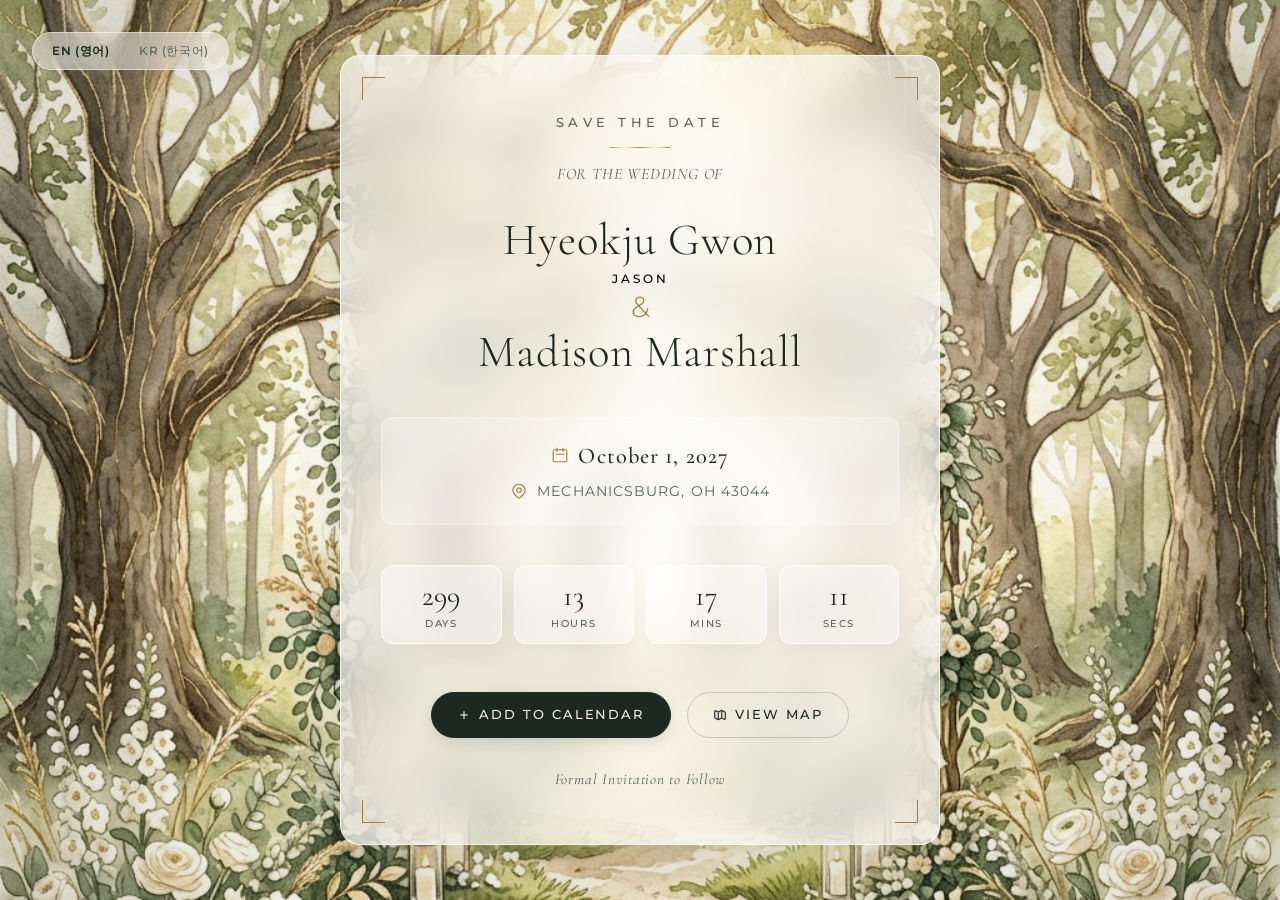
==== index.html @ b9a28731 "Add files via upload" ====
<!DOCTYPE html>
<html lang="en">

<head>
    <meta charset="UTF-8">
    <meta name="viewport" content="width=device-width, initial-scale=1.0">
    <title>Save the Date - Hyeokju Gwon & Madison Marshall</title>

    <!-- SEO Meta Tags -->
    <meta name="description"
        content="Save the Date for the wedding of Hyeokju Gwon (Jason) & Madison Marshall on October 1, 2027 in Mechanicsburg, Ohio.">
    <meta name="keywords"
        content="Hyeokju Gwon, Madison Marshall, Wedding, Save the Date, Mechanicsburg OH, Jason Gwon">
    <meta name="author" content="Jason Gwon">

    <!-- Open Graph / Facebook -->
    <meta property="og:type" content="website">
    <meta property="og:title" content="Save the Date: Hyeokju & Madison">
    <meta property="og:description" content="We are getting married! Join us on October 1, 2027 in Mechanicsburg, OH.">
    <meta property="og:image" content="assets/wedding_background.png">

    <!-- Google Fonts -->
    <link rel="preconnect" href="https://fonts.googleapis.com">
    <link rel="preconnect" href="https://fonts.gstatic.com" crossorigin>
    <link
        href="https://fonts.googleapis.com/css2?family=Cormorant+Garamond:ital,wght@0,300;0,400;0,500;0,600;0,700;1,400&family=Great+Vibes&family=Montserrat:wght@200;300;400;500;600&display=swap"
        rel="stylesheet">

    <!-- Custom CSS -->
    <link rel="stylesheet" href="style.css">
</head>

<body>
    <!-- Background overlay for smooth transitions -->
    <div class="bg-vignette"></div>

    <!-- Floating Top-Left Language Selector -->
    <nav class="language-nav" aria-label="Language selection">
        <button class="lang-btn active" id="lang-en" data-lang="en">EN (영어)</button>
        <span class="lang-divider">/</span>
        <button class="lang-btn" id="lang-ko" data-lang="ko">KR (한국어)</button>
    </nav>

    <main class="main-container">
        <!-- Premium Glassmorphic Save the Date Card -->
        <article class="save-the-date-card" id="save-the-date-card">

            <!-- Corner Decorative Elements -->
            <div class="corner-gold top-left"></div>
            <div class="corner-gold top-right"></div>
            <div class="corner-gold bottom-left"></div>
            <div class="corner-gold bottom-right"></div>

            <!-- Card Content Wrapper for Smooth Fade Animations -->
            <div class="card-content-fade" id="card-content-fade">
                <!-- Top Header -->
                <header class="card-header">
                    <span class="save-the-date-tag" data-i18n="saveTheDate">SAVE THE DATE</span>
                    <div class="gold-divider"></div>
                    <p class="announcement" data-i18n="announcement">FOR THE WEDDING OF</p>
                </header>

                <!-- Couples' Names -->
                <section class="names-section">
                    <div class="name-container groom-container">
                        <h1 class="couple-name" id="groom-name" data-i18n="groom">Hyeokju Gwon</h1>
                        <span class="sub-name" data-i18n="jasonSub">Jason</span>
                    </div>

                    <div class="ampersand-container">
                        <span class="ampersand">&amp;</span>
                    </div>

                    <div class="name-container bride-container">
                        <h2 class="couple-name" data-i18n="bride">Madison Marshall</h2>
                    </div>
                </section>

                <!-- Event Details -->
                <section class="details-section">
                    <div class="detail-item date-item">
                        <!-- Calendar Icon SVG -->
                        <svg class="detail-icon" xmlns="http://www.w3.org/2000/svg" fill="none" viewBox="0 0 24 24"
                            stroke="currentColor">
                            <path stroke-linecap="round" stroke-linejoin="round" stroke-width="1.5"
                                d="M8 7V3m8 4V3m-9 8h10M5 21h14a2 2 0 002-2V7a2 2 0 00-2-2H5a2 2 0 00-2 2v12a2 2 0 002 2z" />
                        </svg>
                        <time class="event-date" id="event-date" datetime="2027-10-01" data-i18n="date">October 1,
                            2027</time>
                    </div>

                    <div class="detail-item location-item">
                        <!-- Map Pin Icon SVG -->
                        <svg class="detail-icon" xmlns="http://www.w3.org/2000/svg" fill="none" viewBox="0 0 24 24"
                            stroke="currentColor">
                            <path stroke-linecap="round" stroke-linejoin="round" stroke-width="1.5"
                                d="M17.657 16.657L13.414 20.9a1.998 1.998 0 01-2.827 0l-4.244-4.243a8 8 0 1111.314 0z" />
                            <path stroke-linecap="round" stroke-linejoin="round" stroke-width="1.5"
                                d="M15 11a3 3 0 11-6 0 3 3 0 016 0z" />
                        </svg>
                        <address class="event-location" data-i18n="location">Mechanicsburg, OH 43044</address>
                    </div>
                </section>

                <!-- Countdown Timer -->
                <section class="countdown-section" aria-label="Countdown to wedding">
                    <div class="countdown-container">
                        <div class="countdown-box" id="days-box">
                            <span class="countdown-value" id="days">00</span>
                            <span class="countdown-label" data-i18n="daysLabel">Days</span>
                        </div>
                        <div class="countdown-box" id="hours-box">
                            <span class="countdown-value" id="hours">00</span>
                            <span class="countdown-label" data-i18n="hoursLabel">Hours</span>
                        </div>
                        <div class="countdown-box" id="minutes-box">
                            <span class="countdown-value" id="minutes">00</span>
                            <span class="countdown-label" data-i18n="minsLabel">Mins</span>
                        </div>
                        <div class="countdown-box" id="seconds-box">
                            <span class="countdown-value" id="seconds">00</span>
                            <span class="countdown-label" data-i18n="secsLabel">Secs</span>
                        </div>
                    </div>
                </section>

                <!-- Action Buttons -->
                <footer class="card-actions">
                    <div class="dropdown-container">
                        <button class="btn btn-primary" id="btn-calendar" aria-expanded="false" aria-haspopup="true">
                            <svg class="btn-icon" xmlns="http://www.w3.org/2000/svg" fill="none" viewBox="0 0 24 24"
                                stroke="currentColor">
                                <path stroke-linecap="round" stroke-linejoin="round" stroke-width="2"
                                    d="M12 6v6m0 0v6m0-6h6m-6 0H6" />
                            </svg>
                            <span id="btn-calendar-text" data-i18n="addCalendar">Add to Calendar</span>
                        </button>
                        <div class="dropdown-menu" id="calendar-dropdown">
                            <a href="#" id="add-google" class="dropdown-item" data-i18n="googleCal">Google Calendar</a>
                            <a href="#" id="add-apple" class="dropdown-item" data-i18n="appleCal">Apple Calendar
                                (.ics)</a>
                            <a href="#" id="add-outlook" class="dropdown-item" data-i18n="outlookCal">Outlook
                                Calendar</a>
                        </div>
                    </div>

                    <a href="https://maps.google.com/?q=Mechanicsburg,+OH+43044" target="_blank" rel="noopener"
                        class="btn btn-secondary" id="btn-location">
                        <svg class="btn-icon" xmlns="http://www.w3.org/2000/svg" fill="none" viewBox="0 0 24 24"
                            stroke="currentColor">
                            <path stroke-linecap="round" stroke-linejoin="round" stroke-width="2"
                                d="M9 20l-5.447-2.724A1 1 0 013 16.382V5.618a1 1 0 011.447-.894L9 7m0 13l6-3m-6 3V7m6 10l4.553 2.276A1 1 0 0021 18.382V7.618a1 1 0 00-.553-.894L15 4m0 13V4m0 0L9 7" />
                        </svg>
                        <span data-i18n="viewMap">View Map</span>
                    </a>
                </footer>

                <!-- Invitation Footer -->
                <div class="card-footer">
                    <p class="formal-invite" data-i18n="formalInvite">Formal Invitation to Follow</p>
                </div>
            </div>

        </article>
    </main>

    <!-- Custom JS -->
    <script src="script.js"></script>
</body>

</html>
---- style.css ----
/* 
   Save the Date - Premium CSS Stylesheet
   Designed for Hyeokju Gwon & Madison Marshall's wedding
*/

/* -----------------------------------------
   1. Design Tokens & Variables
   ----------------------------------------- */
:root {
    /* Color System */
    --color-champagne: hsl(38, 30%, 93%);
    --color-champagne-light: hsl(100, 12%, 97%);
    --color-cream: hsl(100, 10%, 99%);
    --color-gold-metallic: linear-gradient(135deg, #BF953F 0%, #FCF6BA 25%, #B38728 50%, #FBF5B7 75%, #AA771C 100%);
    --color-gold-solid: #a37c3f;
    --color-gold-light: rgba(163, 124, 63, 0.12);
    
    --color-text-dark: #1c2821; /* Deep forest charcoal */
    --color-text-muted: #556259; /* Soft sage charcoal */
    
    --glass-bg: rgba(255, 255, 255, 0.65); /* Increased opacity for excellent readability */
    --glass-border: rgba(255, 255, 255, 0.75);
    --glass-shadow: 0 24px 64px rgba(28, 40, 33, 0.15);
    --glass-blur: blur(24px);

    /* Fonts */
    --font-serif: 'Cormorant Garamond', serif;
    --font-sans: 'Montserrat', sans-serif;
    --font-script: 'Great Vibes', cursive;
}

/* -----------------------------------------
   2. Reset & Global Styles
   ----------------------------------------- */
* {
    margin: 0;
    padding: 0;
    box-sizing: border-box;
}

html {
    font-size: 16px;
    scroll-behavior: smooth;
    -webkit-font-smoothing: antialiased;
    -moz-osx-font-smoothing: grayscale;
}

body {
    font-family: var(--font-sans);
    color: var(--color-text-dark);
    background-color: var(--color-champagne-light);
    background-image: url('assets/wedding_background.png');
    background-size: cover;
    background-position: center center;
    background-repeat: no-repeat;
    background-attachment: fixed;
    min-height: 100vh;
    display: flex;
    justify-content: center;
    align-items: center;
    overflow-x: hidden;
    position: relative;
    padding: 2rem 1.5rem;
}

/* Vignette overlay for rich visual contrast */
.bg-vignette {
    position: absolute;
    top: 0;
    left: 0;
    width: 100%;
    height: 100%;
    background: radial-gradient(circle, rgba(255, 255, 255, 0) 40%, rgba(43, 37, 32, 0.15) 100%);
    pointer-events: none;
    z-index: 1;
}

/* -----------------------------------------
   3. Main Container & Elegant Card
   ----------------------------------------- */
.main-container {
    width: 100%;
    max-width: 600px;
    z-index: 2;
    display: flex;
    justify-content: center;
    align-items: center;
}

.save-the-date-card {
    background: var(--glass-bg);
    backdrop-filter: var(--glass-blur);
    -webkit-backdrop-filter: var(--glass-blur);
    border: 1px solid var(--glass-border);
    border-radius: 20px;
    box-shadow: var(--glass-shadow);
    padding: 3.5rem 2.5rem;
    width: 100%;
    text-align: center;
    position: relative;
    overflow: hidden;
    
    /* Animation on load */
    animation: cardFadeIn 1.4s cubic-bezier(0.16, 1, 0.3, 1) forwards;
    opacity: 0;
    transform: translateY(30px);
}

@keyframes cardFadeIn {
    to {
        opacity: 1;
        transform: translateY(0);
    }
}

/* -----------------------------------------
   4. Golden Corner Accents
   ----------------------------------------- */
.corner-gold {
    position: absolute;
    width: 25px;
    height: 25px;
    border: 1px solid transparent;
    pointer-events: none;
}

.corner-gold::before,
.corner-gold::after {
    content: '';
    position: absolute;
    background: var(--color-gold-solid);
}

/* Size and offsets for corner styling */
.top-left {
    top: 20px;
    left: 20px;
}
.top-left::before { top: 0; left: 0; width: 100%; height: 1px; }
.top-left::after { top: 0; left: 0; width: 1px; height: 100%; }

.top-right {
    top: 20px;
    right: 20px;
}
.top-right::before { top: 0; right: 0; width: 100%; height: 1px; }
.top-right::after { top: 0; right: 0; width: 1px; height: 100%; }

.bottom-left {
    bottom: 20px;
    left: 20px;
}
.bottom-left::before { bottom: 0; left: 0; width: 100%; height: 1px; }
.bottom-left::after { bottom: 0; left: 0; width: 1px; height: 100%; }

.bottom-right {
    bottom: 20px;
    right: 20px;
}
.bottom-right::before { bottom: 0; right: 0; width: 100%; height: 1px; }
.bottom-right::after { bottom: 0; right: 0; width: 1px; height: 100%; }

/* -----------------------------------------
   5. Card Header Section
   ----------------------------------------- */
.card-header {
    margin-bottom: 2rem;
}

.save-the-date-tag {
    font-family: var(--font-sans);
    font-size: 0.8rem;
    font-weight: 500;
    letter-spacing: 0.35em;
    color: var(--color-text-muted);
    text-transform: uppercase;
    display: inline-block;
    animation: fadeInDown 1s ease-out 0.2s both;
}

.gold-divider {
    height: 1px;
    width: 60px;
    background: var(--color-gold-metallic);
    margin: 1rem auto;
    animation: scaleWidth 1s ease-out 0.4s both;
}

.announcement {
    font-family: var(--font-serif);
    font-size: 1rem;
    font-style: italic;
    font-weight: 400;
    letter-spacing: 0.05em;
    color: var(--color-text-muted);
    animation: fadeInDown 1s ease-out 0.5s both;
}

@keyframes fadeInDown {
    from {
        opacity: 0;
        transform: translateY(-10px);
    }
    to {
        opacity: 1;
        transform: translateY(0);
    }
}

@keyframes scaleWidth {
    from { width: 0; }
    to { width: 60px; }
}

/* -----------------------------------------
   6. Elegant Names Section
   ----------------------------------------- */
.names-section {
    margin-bottom: 2.5rem;
}

.name-container {
    display: flex;
    flex-direction: column;
    align-items: center;
}

.couple-name {
    font-family: var(--font-serif);
    font-size: 2.8rem;
    font-weight: 300;
    letter-spacing: 0.02em;
    color: var(--color-text-dark);
    line-height: 1.1;
    transition: transform 0.4s ease;
}

/* Specific Sub-name (Jason Gwon underneath Hyeokju) */
.sub-name {
    font-family: var(--font-sans);
    font-size: 0.75rem;
    font-weight: 500;
    text-transform: uppercase;
    letter-spacing: 0.25em;
    color: #000000; /* Pure black text */
    margin-top: 0.35rem;
    position: relative;
    opacity: 0.95;
    animation: fadeIn 1.2s ease-out 0.8s both;
}

.ampersand-container {
    margin: 0.4rem 0;
    display: flex;
    justify-content: center;
    align-items: center;
}

.ampersand {
    font-family: var(--font-sans);
    font-size: 1.8rem;
    font-weight: 300;
    font-style: normal; /* Completely traditional upright ampersand */
    color: var(--color-gold-solid);
    line-height: 1;
    display: inline-block;
    animation: popAmpersand 1.2s cubic-bezier(0.175, 0.885, 0.32, 1.275) 0.6s both;
}

@keyframes popAmpersand {
    from {
        opacity: 0;
        transform: scale(0.7);
    }
    to {
        opacity: 1;
        transform: scale(1);
    }
}

@keyframes fadeIn {
    from { opacity: 0; }
    to { opacity: 1; }
}

/* -----------------------------------------
   7. Details Section (Date & Location)
   ----------------------------------------- */
.details-section {
    background: rgba(255, 255, 255, 0.25);
    border: 1px solid rgba(255, 255, 255, 0.35);
    border-radius: 12px;
    padding: 1.5rem;
    margin-bottom: 2.5rem;
    display: flex;
    flex-direction: column;
    gap: 0.8rem;
    animation: fadeInUp 1s ease-out 0.8s both;
}

.detail-item {
    display: flex;
    align-items: center;
    justify-content: center;
    gap: 0.6rem;
    color: var(--color-text-dark);
}

.detail-icon {
    width: 18px;
    height: 18px;
    color: var(--color-gold-solid);
}

.event-date {
    font-family: var(--font-serif);
    font-size: 1.4rem;
    font-weight: 500;
    letter-spacing: 0.05em;
}

.event-location {
    font-family: var(--font-sans);
    font-size: 0.85rem;
    font-weight: 400;
    letter-spacing: 0.08em;
    font-style: normal;
    text-transform: uppercase;
    color: var(--color-text-muted);
}

@keyframes fadeInUp {
    from {
        opacity: 0;
        transform: translateY(15px);
    }
    to {
        opacity: 1;
        transform: translateY(0);
    }
}

/* -----------------------------------------
   8. Countdown Timer Section
   ----------------------------------------- */
.countdown-section {
    margin-bottom: 3rem;
    animation: fadeInUp 1s ease-out 1s both;
}

.countdown-container {
    display: grid;
    grid-template-columns: repeat(4, 1fr);
    gap: 0.75rem;
}

.countdown-box {
    background: rgba(255, 255, 255, 0.4);
    border: 1px solid var(--glass-border);
    border-radius: 12px;
    padding: 0.8rem 0.5rem;
    display: flex;
    flex-direction: column;
    align-items: center;
    box-shadow: 0 4px 15px rgba(43, 37, 32, 0.04);
    transition: all 0.3s cubic-bezier(0.25, 0.46, 0.45, 0.94);
}

.countdown-box:hover {
    transform: translateY(-4px);
    background: rgba(255, 255, 255, 0.65);
    border-color: rgba(184, 145, 70, 0.3);
    box-shadow: 0 10px 25px rgba(184, 145, 70, 0.1);
}

.countdown-value {
    font-family: var(--font-serif);
    font-size: 1.8rem;
    font-weight: 400;
    color: var(--color-text-dark);
    line-height: 1.2;
}

.countdown-label {
    font-family: var(--font-sans);
    font-size: 0.65rem;
    text-transform: uppercase;
    letter-spacing: 0.15em;
    color: var(--color-text-muted);
    margin-top: 0.25rem;
    font-weight: 500;
}

/* -----------------------------------------
   9. Button & Action Elements
   ----------------------------------------- */
.card-actions {
    display: flex;
    gap: 1rem;
    justify-content: center;
    align-items: center;
    margin-bottom: 2rem;
    animation: fadeInUp 1s ease-out 1.2s both;
}

.btn {
    font-family: var(--font-sans);
    font-size: 0.8rem;
    font-weight: 500;
    letter-spacing: 0.15em;
    text-transform: uppercase;
    text-decoration: none;
    padding: 0.9rem 1.6rem;
    border-radius: 30px;
    display: inline-flex;
    align-items: center;
    justify-content: center;
    gap: 0.5rem;
    cursor: pointer;
    transition: all 0.3s cubic-bezier(0.25, 0.8, 0.25, 1);
    outline: none;
}

.btn-icon {
    width: 14px;
    height: 14px;
}

/* Primary Button Styling (Add to Calendar) */
.btn-primary {
    background: var(--color-text-dark);
    color: var(--color-champagne);
    border: 1px solid var(--color-text-dark);
    box-shadow: 0 4px 15px rgba(43, 37, 32, 0.15);
}

.btn-primary:hover,
.btn-primary:focus {
    background: transparent;
    color: var(--color-text-dark);
    border-color: var(--color-text-dark);
    transform: translateY(-2px);
    box-shadow: 0 8px 20px rgba(43, 37, 32, 0.2);
}

/* Secondary Button Styling (View Map) */
.btn-secondary {
    background: transparent;
    color: var(--color-text-dark);
    border: 1px solid rgba(43, 37, 32, 0.2);
}

.btn-secondary:hover,
.btn-secondary:focus {
    background: rgba(255, 255, 255, 0.3);
    border-color: var(--color-text-dark);
    transform: translateY(-2px);
    box-shadow: 0 8px 20px rgba(43, 37, 32, 0.05);
}

/* -----------------------------------------
   10. Interactive Dropdown Menu
   ----------------------------------------- */
.dropdown-container {
    position: relative;
    display: inline-block;
}

.dropdown-menu {
    position: absolute;
    bottom: calc(100% + 10px);
    left: 50%;
    transform: translateX(-50%) translateY(10px);
    background: rgba(255, 255, 255, 0.95);
    backdrop-filter: var(--glass-blur);
    border: 1px solid var(--glass-border);
    box-shadow: 0 10px 30px rgba(43, 37, 32, 0.12);
    border-radius: 12px;
    padding: 0.5rem 0;
    min-width: 180px;
    z-index: 10;
    opacity: 0;
    visibility: hidden;
    transition: all 0.25s cubic-bezier(0.25, 0.8, 0.25, 1);
}

.dropdown-menu.show {
    opacity: 1;
    visibility: visible;
    transform: translateX(-50%) translateY(0);
}

.dropdown-item {
    display: block;
    padding: 0.6rem 1.2rem;
    font-family: var(--font-sans);
    font-size: 0.75rem;
    font-weight: 500;
    letter-spacing: 0.08em;
    color: var(--color-text-dark);
    text-decoration: none;
    text-transform: uppercase;
    text-align: center;
    transition: background 0.2s ease, color 0.2s ease;
}

.dropdown-item:hover {
    background: var(--color-gold-light);
    color: var(--color-gold-solid);
}

.dropdown-item:not(:last-child) {
    border-bottom: 1px solid rgba(43, 37, 32, 0.05);
}

/* -----------------------------------------
   11. Invitation Card Footer
   ----------------------------------------- */
.card-footer {
    margin-top: 1.5rem;
    animation: fadeInUp 1s ease-out 1.4s both;
}

.formal-invite {
    font-family: var(--font-serif);
    font-style: italic;
    font-size: 0.95rem;
    color: var(--color-text-muted);
    letter-spacing: 0.05em;
}

/* -----------------------------------------
   11.5. Language Navigation & Fade Animation
   ----------------------------------------- */
.language-nav {
    position: fixed;
    top: 2rem;
    left: 2rem;
    z-index: 100;
    display: flex;
    align-items: center;
    gap: 0.4rem;
    background: rgba(255, 255, 255, 0.45);
    backdrop-filter: blur(12px);
    -webkit-backdrop-filter: blur(12px);
    border: 1px solid rgba(255, 255, 255, 0.5);
    padding: 0.4rem 0.8rem;
    border-radius: 20px;
    box-shadow: 0 4px 15px rgba(28, 40, 33, 0.05);
    animation: fadeInDown 1s cubic-bezier(0.16, 1, 0.3, 1) both;
}

.lang-btn {
    background: transparent;
    border: none;
    font-family: var(--font-sans);
    font-size: 0.75rem;
    font-weight: 500;
    letter-spacing: 0.05em;
    color: var(--color-text-muted);
    cursor: pointer;
    padding: 0.2rem 0.4rem;
    transition: all 0.3s ease;
    outline: none;
}

.lang-btn:hover {
    color: var(--color-gold-solid);
}

.lang-btn.active {
    color: var(--color-text-dark);
    font-weight: 600;
}

.lang-divider {
    font-family: var(--font-sans);
    font-size: 0.7rem;
    color: rgba(28, 40, 33, 0.2);
}

/* Card Content Translation Cross-Fade */
.card-content-fade {
    transition: opacity 0.25s cubic-bezier(0.25, 0.46, 0.45, 0.94);
    opacity: 1;
}

.card-content-fade.fade-out {
    opacity: 0;
}

/* -----------------------------------------
   12. Responsive Media Queries
   ----------------------------------------- */
@media (max-width: 480px) {
    body {
        padding: 4.5rem 0.8rem 1.5rem 0.8rem; /* Increased top padding to clear language nav */
        background-attachment: scroll; /* Critical fix for iOS Safari fixed-background zoom/crop bug */
        background-position: center center;
    }

    .language-nav {
        top: 1rem;
        left: 1rem;
        padding: 0.3rem 0.6rem;
    }
    
    .save-the-date-card {
        padding: 2.5rem 1.2rem;
        background: rgba(255, 255, 255, 0.45); /* High glass translucency so background trees show through */
        backdrop-filter: blur(16px);
        -webkit-backdrop-filter: blur(16px);
        border: 1px solid rgba(255, 255, 255, 0.5);
    }

    .details-section {
        background: rgba(255, 255, 255, 0.15);
        border: 1px solid rgba(255, 255, 255, 0.2);
    }

    .countdown-box {
        background: rgba(255, 255, 255, 0.3);
        border: 1px solid rgba(255, 255, 255, 0.4);
    }

    .couple-name {
        font-size: 2.1rem;
    }

    .ampersand {
        font-size: 2.8rem;
    }

    .event-date {
        font-size: 1.2rem;
    }

    .countdown-value {
        font-size: 1.4rem;
    }

    .countdown-label {
        font-size: 0.55rem;
        letter-spacing: 0.1em;
    }

    .card-actions {
        flex-direction: column;
        width: 100%;
        gap: 0.75rem;
    }

    .dropdown-container, 
    .btn {
        width: 100%;
    }

    .dropdown-menu {
        bottom: 100%;
        width: 100%;
    }
}
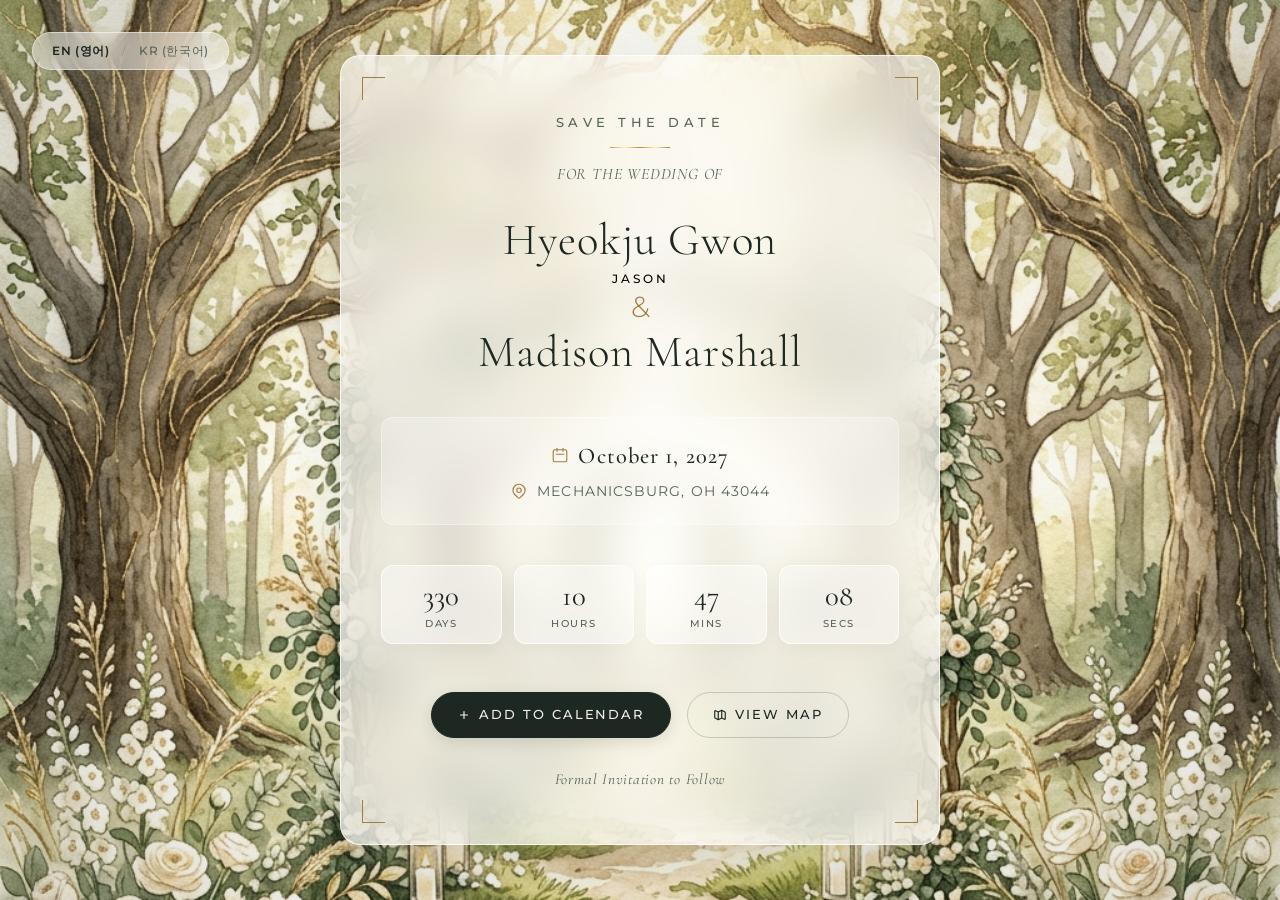
==== commit 2102fd73: "Update index.html" ====
--- a/index.html
+++ b/index.html
@@ -144,7 +144,7 @@
                         </div>
                     </div>
 
-                    <a href="https://maps.google.com/?q=Mechanicsburg,+OH+43044" target="_blank" rel="noopener"
+                    <a href="https://maps.google.com/?q=4690+Mechanicsburg-Sanford+Rd,+Mechanicsburg,+OH+43044"
                         class="btn btn-secondary" id="btn-location">
                         <svg class="btn-icon" xmlns="http://www.w3.org/2000/svg" fill="none" viewBox="0 0 24 24"
                             stroke="currentColor">
@@ -168,4 +168,4 @@
     <script src="script.js"></script>
 </body>
 
-</html>+</html>
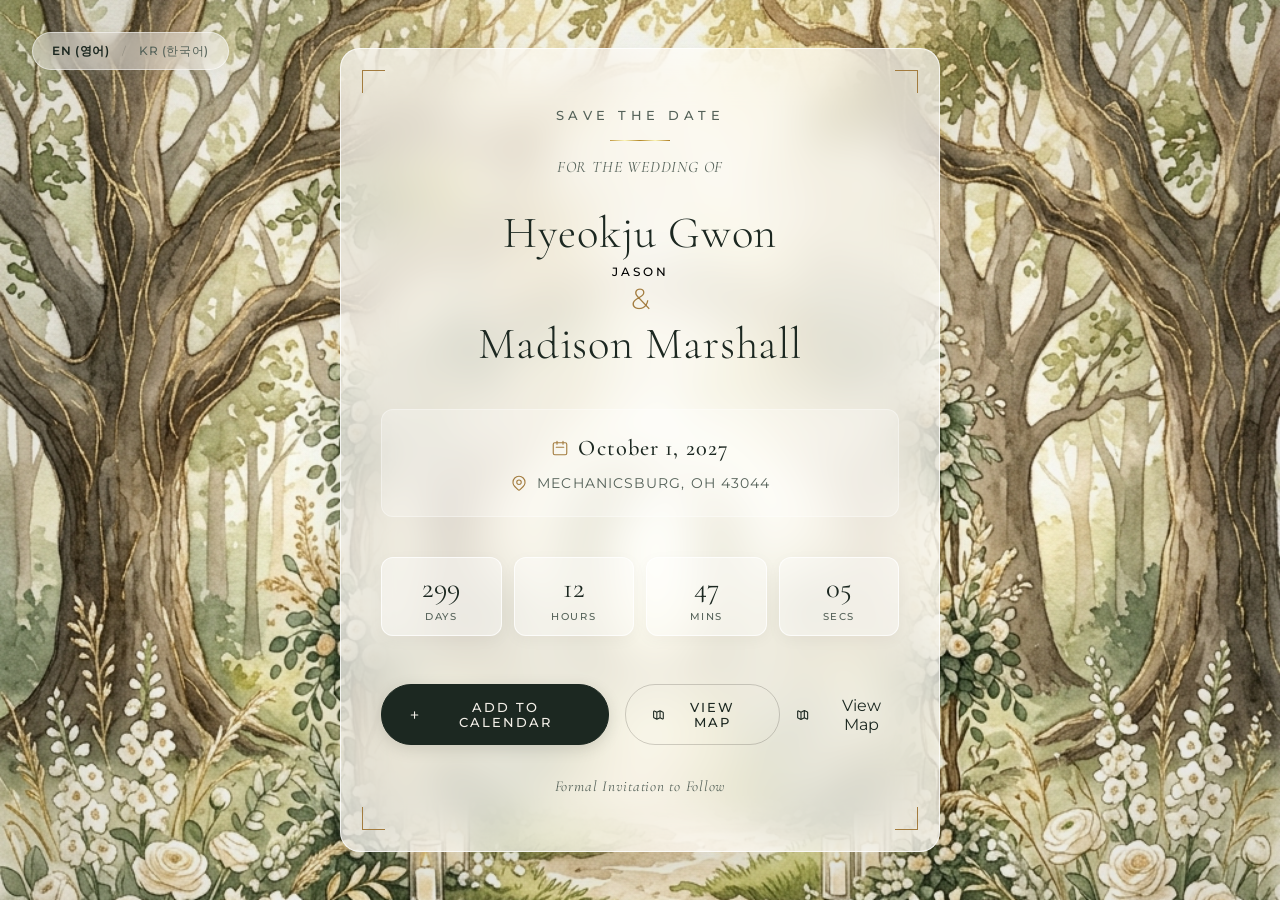
==== commit 6e61f910: "Update index.html Added Apple Maps" ====
--- a/index.html
+++ b/index.html
@@ -144,8 +144,33 @@
                         </div>
                     </div>
 
-                    <a href="https://maps.google.com/?q=4690+Mechanicsburg-Sanford+Rd,+Mechanicsburg,+OH+43044"
-                        class="btn btn-secondary" id="btn-location">
+                    <div class="dropdown-container">
+                        <button class="btn btn-secondary" id="btn-maps" aria-expanded="false" aria-haspopup="true">
+                            <svg class="btn-icon" xmlns="http://www.w3.org/2000/svg" fill="none" viewBox="0 0 24 24"
+                                stroke="currentColor">
+                                <path stroke-linecap="round" stroke-linejoin="round" stroke-width="2"
+                                    d="M9 20l-5.447-2.724A1 1 0 013 16.382V5.618a1 1 0 011.447-.894L9 7m0 13l6-3m-6 3V7m6 10l4.553 2.276A1 1 0 0021 18.382V7.618a1 1 0 00-.553-.894L15 4m0 13V4m0 0L9 7" />
+                            </svg>
+                    
+                            <span data-i18n="viewMap">View Map</span>
+                        </button>
+                    
+                        <div class="dropdown-menu" id="maps-dropdown">
+                            <a href="https://maps.google.com/?q=Gathering+at+the+Farm,+4690+Mechanicsburg-Sanford+Rd,+Mechanicsburg,+OH+43044"
+                                target="_blank"
+                                rel="noopener"
+                                class="dropdown-item">
+                                Google Maps
+                            </a>
+                    
+                            <a href="https://maps.apple.com/?q=Gathering+at+the+Farm&address=4690+Mechanicsburg-Sanford+Rd,+Mechanicsburg,+OH+43044"
+                                target="_blank"
+                                rel="noopener"
+                                class="dropdown-item">
+                                Apple Maps
+                            </a>
+                        </div>
+                    </div>
                         <svg class="btn-icon" xmlns="http://www.w3.org/2000/svg" fill="none" viewBox="0 0 24 24"
                             stroke="currentColor">
                             <path stroke-linecap="round" stroke-linejoin="round" stroke-width="2"
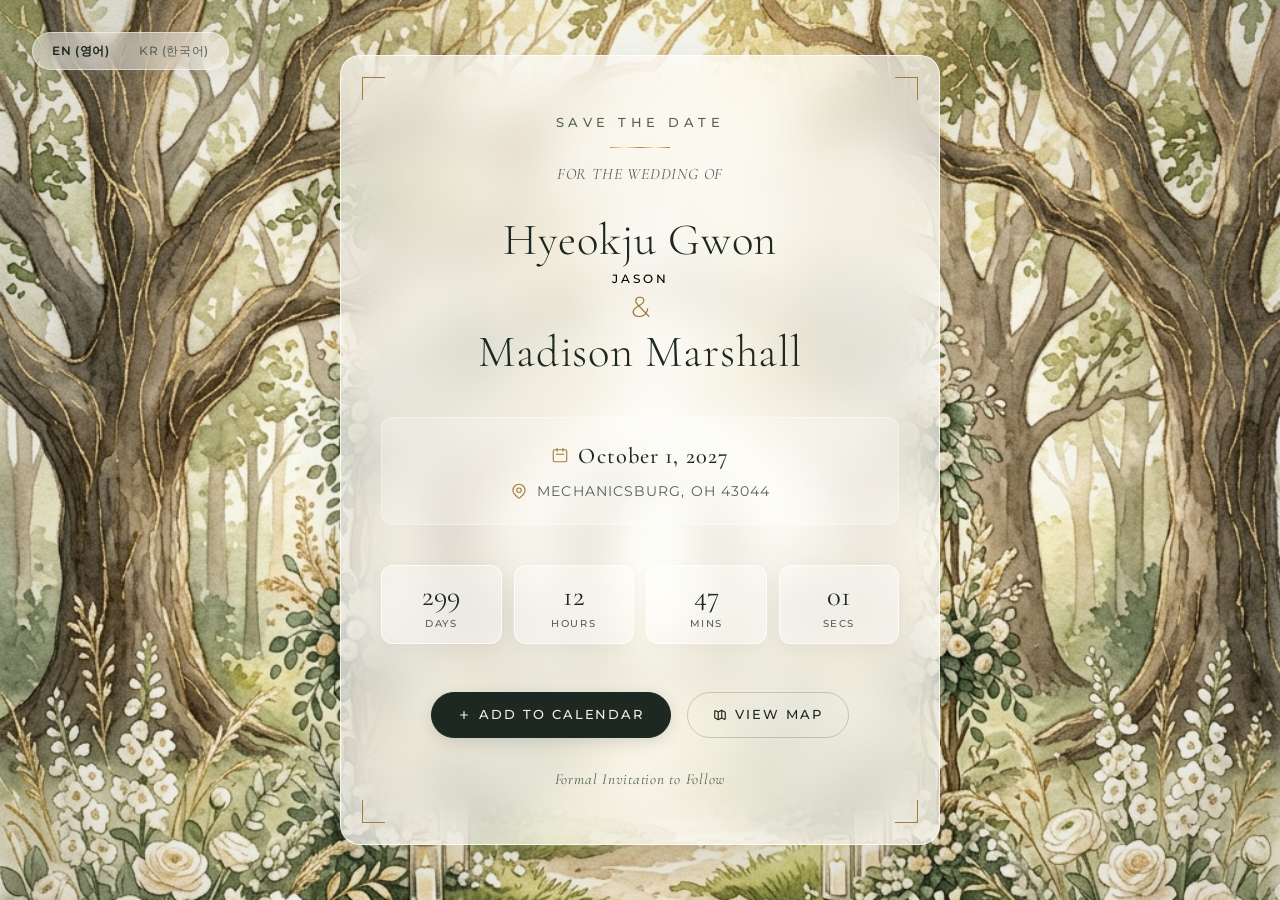
==== commit 2e74072c: "Update index.html fixed error" ====
--- a/index.html
+++ b/index.html
@@ -171,13 +171,6 @@
                             </a>
                         </div>
                     </div>
-                        <svg class="btn-icon" xmlns="http://www.w3.org/2000/svg" fill="none" viewBox="0 0 24 24"
-                            stroke="currentColor">
-                            <path stroke-linecap="round" stroke-linejoin="round" stroke-width="2"
-                                d="M9 20l-5.447-2.724A1 1 0 013 16.382V5.618a1 1 0 011.447-.894L9 7m0 13l6-3m-6 3V7m6 10l4.553 2.276A1 1 0 0021 18.382V7.618a1 1 0 00-.553-.894L15 4m0 13V4m0 0L9 7" />
-                        </svg>
-                        <span data-i18n="viewMap">View Map</span>
-                    </a>
                 </footer>
 
                 <!-- Invitation Footer -->
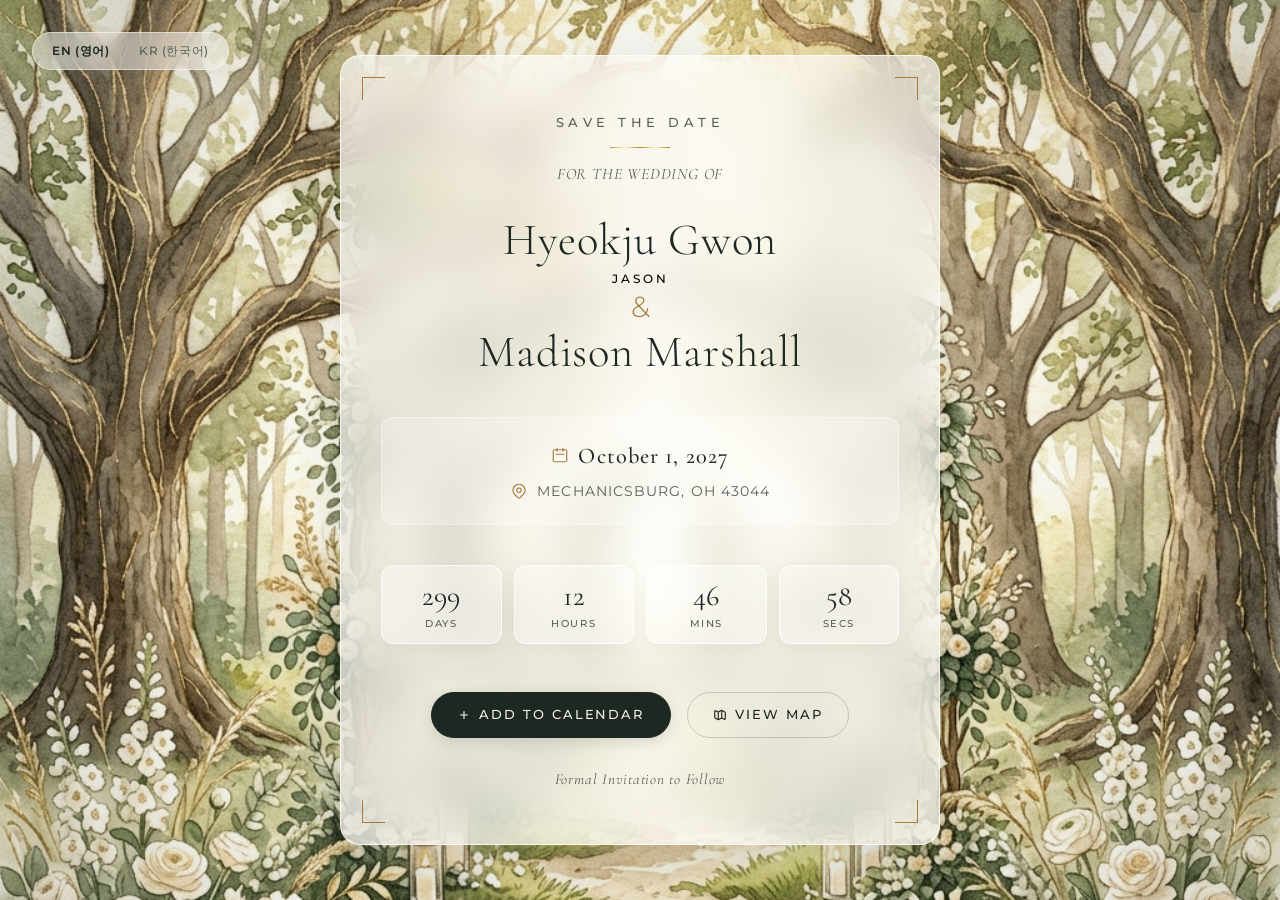
==== commit 6ba2599f: "Update index.html updated KR for maps" ====
--- a/index.html
+++ b/index.html
@@ -159,15 +159,18 @@
                             <a href="https://maps.google.com/?q=Gathering+at+the+Farm,+4690+Mechanicsburg-Sanford+Rd,+Mechanicsburg,+OH+43044"
                                 target="_blank"
                                 rel="noopener"
-                                class="dropdown-item">
+                                class="dropdown-item"
+                                data-i18n="googleMaps">
                                 Google Maps
                             </a>
-                    
+                            
                             <a href="https://maps.apple.com/?q=Gathering+at+the+Farm&address=4690+Mechanicsburg-Sanford+Rd,+Mechanicsburg,+OH+43044"
                                 target="_blank"
                                 rel="noopener"
-                                class="dropdown-item">
+                                class="dropdown-item"
+                                data-i18n="appleMaps">
                                 Apple Maps
+                            </a>
                             </a>
                         </div>
                     </div>
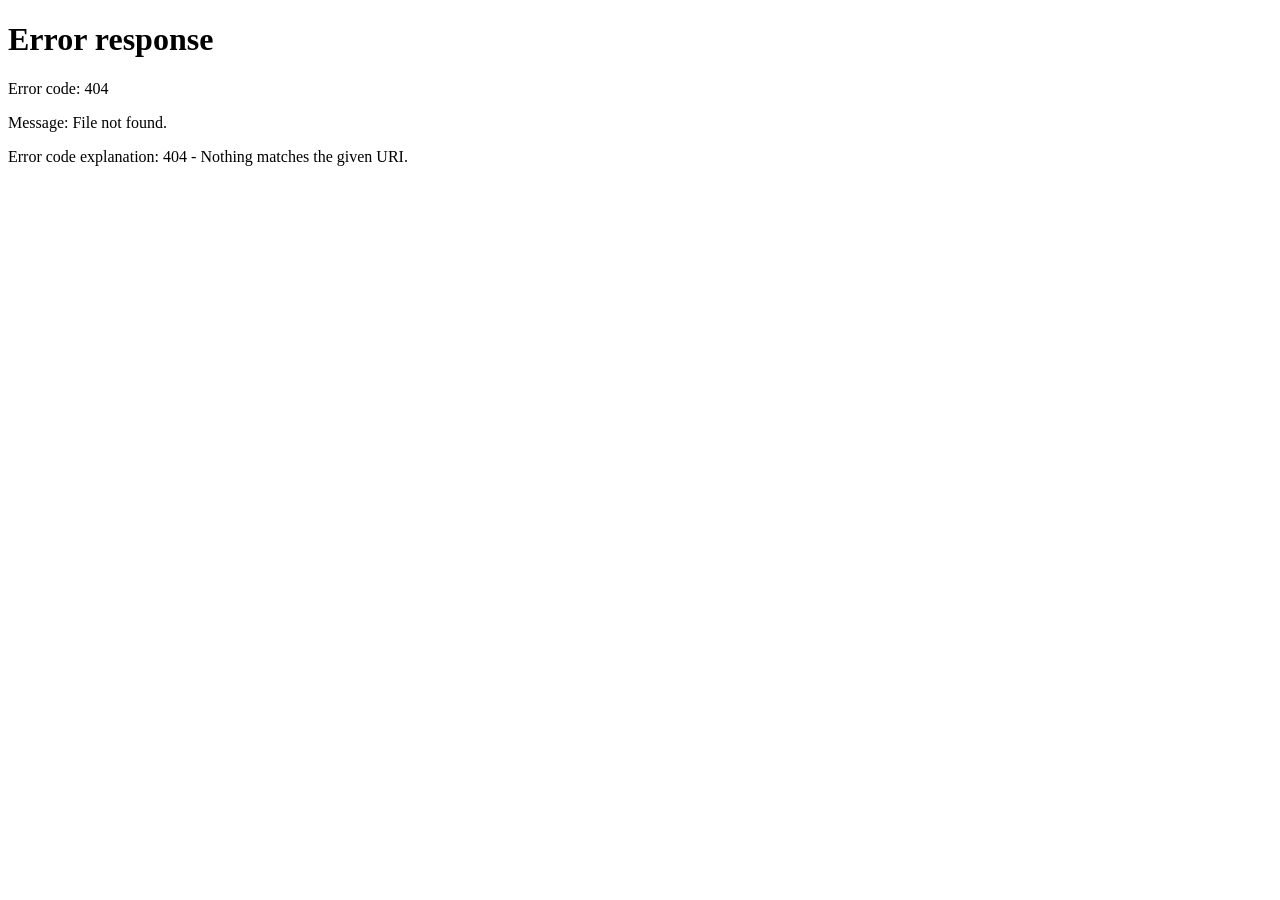
==== commit aa4ee114: "Update index.html Login Added" ====
--- a/index.html
+++ b/index.html
@@ -28,6 +28,15 @@
 
     <!-- Custom CSS -->
     <link rel="stylesheet" href="style.css">
+
+    <!-- Immediate Redirect Check -->
+    <script>
+        (function() {
+            if (sessionStorage.getItem('wedding_verified') !== 'true') {
+                window.location.href = 'login.html';
+            }
+        })();
+    </script>
 </head>
 
 <body>
